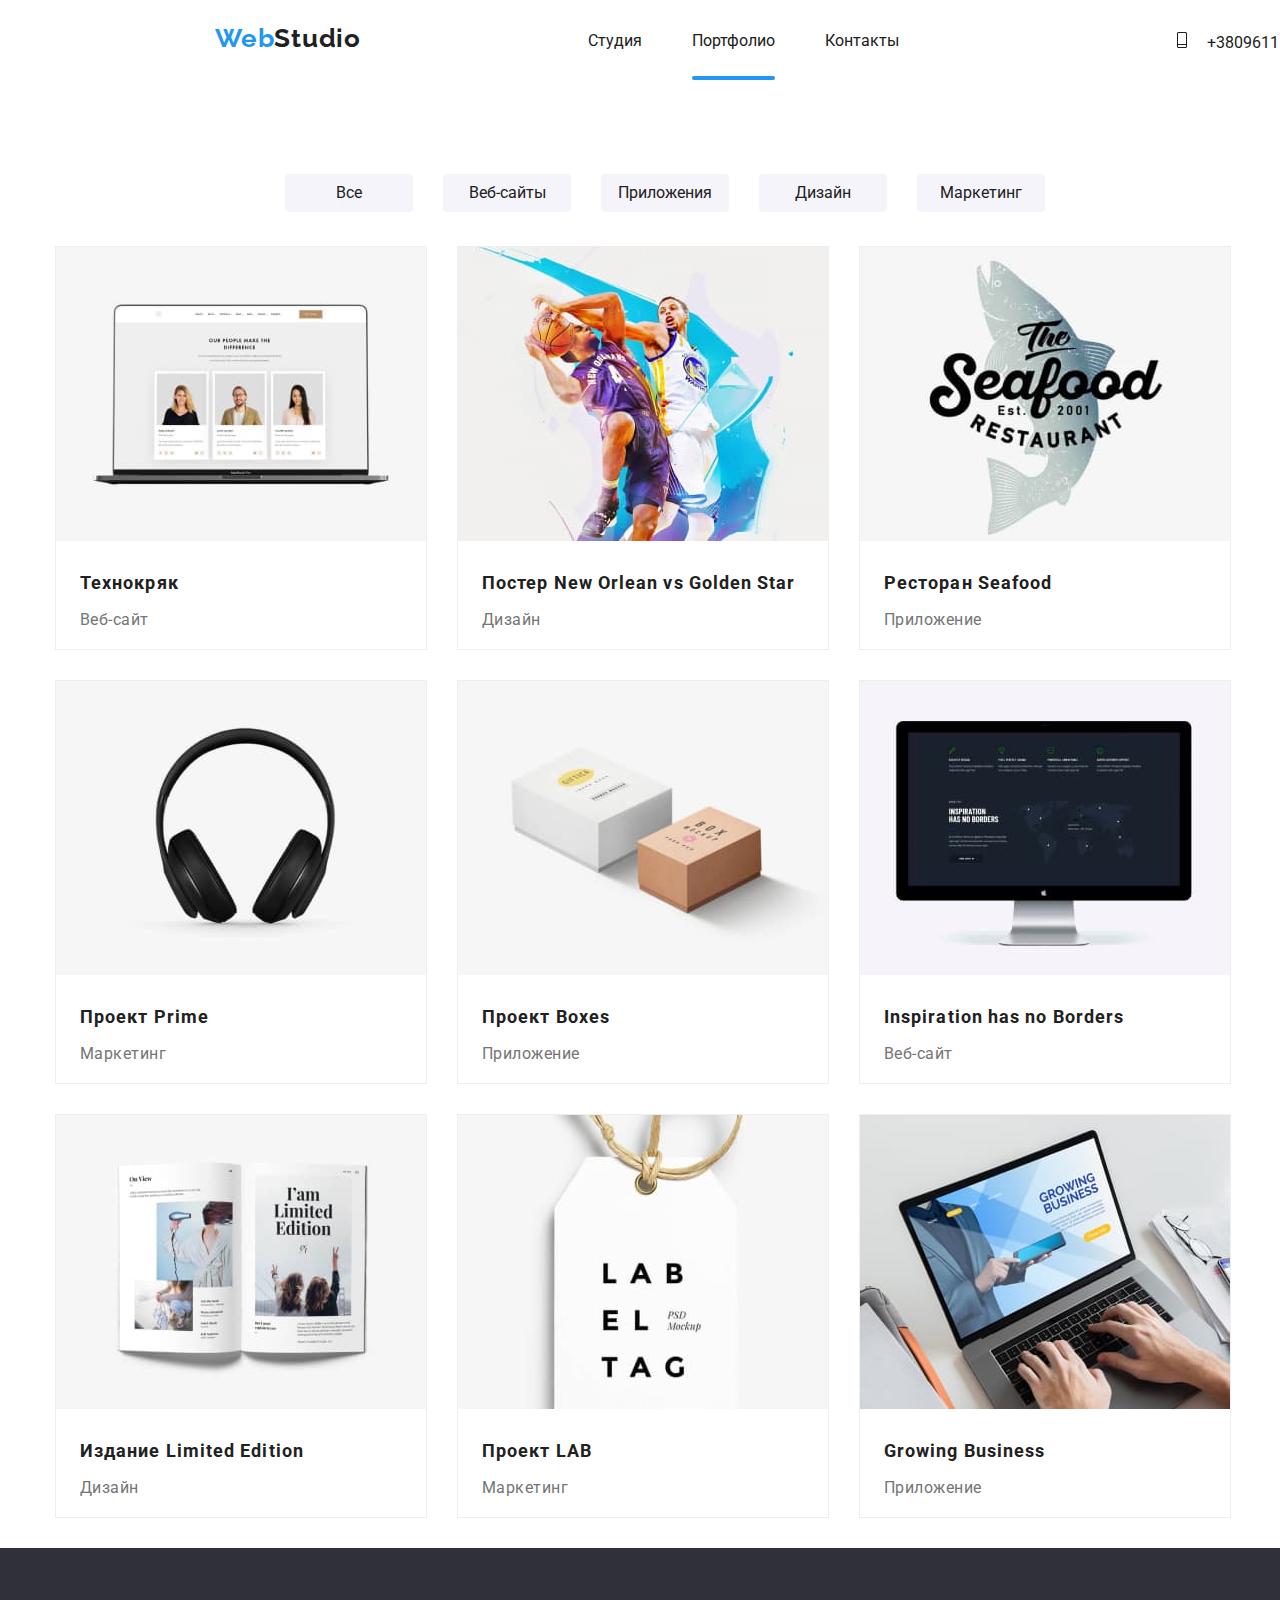
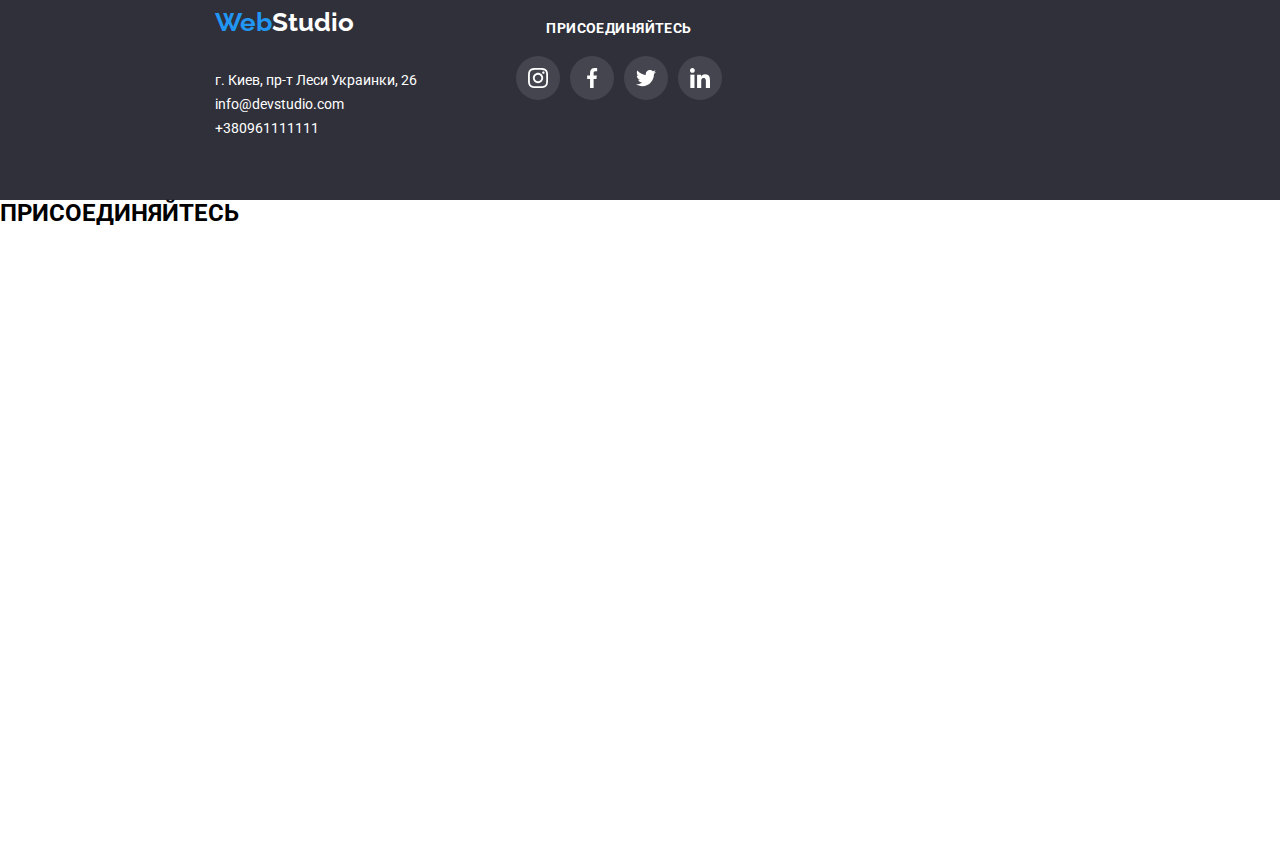
==== portfolio.html @ 5e994fe3 "Add files via upload" ====
<!DOCTYPE html>
<html lang="ru">
  <head>
    <meta charset="UTF-8" />
    <meta name="viewport" content="width=device-width, initial-scale=1.0" />
    <link
      rel="stylesheet"
      href="https://cdnjs.cloudflare.com/ajax/libs/modern-normalize/1.0.0/modern-normalize.css"
    />
    <link
      href="https://fonts.googleapis.com/css2?family=Raleway:wght@700&family=Roboto:wght@500;900&display=swap"
      rel="stylesheet"
    />
    <link rel="stylesheet" href="css/styles.css" />
    <title>Portfolio</title>
  </head>
  <body>
    <!-- Шапка сайта -->
    <header>
      <nav class="header">
        <h1 class="webstudio">
          <a href="./index.html"><span class="web">Web</span>Studio</a>
        </h1>
        <ul class="navigation">
          <li class="navigation-item">
            <a href="./index.html">Студия</a>
          </li>
          <li class="navigation-item">
            <a class="current" href="./portfolio.html">Портфолио</a>
          </li>
          <li class="navigation-item">
            <a href="./index.html">Контакты</a>
          </li>
        </ul>
        <ul class="navigation">
          <li class="navigation-item">
            <a href="tel:380961111111">
              <svg>
                <use href="./images/sprite.svg#tel"></use></svg
              >+380961111111</a
            >
          </li>
          <li class="navigation-item">
            <a href="mailto:info@devstudio.com">
              <svg>
                <use href="./images/sprite.svg#mail"></use></svg
              >info@devstudio.com</a
            >
          </li>
        </ul>
      </nav>
    </header>
    <main>
      <div class="contanier">
        <section>
          <ul class="list-link">
            <li><a href="./index.html">Все</a></li>
            <li><a href="./index.html">Веб-сайты</a></li>
            <li><a href="./index.html">Приложения</a></li>
            <li><a href="./index.html">Дизайн</a></li>
            <li><a href="./index.html">Маркетинг</a></li>
          </ul>
        </section>

        <div>
          <ul class="contanier-card">
            <li class="card-item">
              <img src="./images/img-7.jpg" alt="Технокряк" />
              <div class="footer-card">
                <h4 class="name-item">Технокряк</h4>
                <p class="category">Веб-сайт</p>
              </div>
              <div class="overlay">
                <p class="text-overlay">
                  Технокряк это современная площадка распространения
                  коронавируса. Компании используют эту платформу для цифрового
                  шпионажа и атак на защищённые сервера конкурентов.
                </p>
              </div>
            </li>

            <li class="card-item">
              <img
                src="./images/img-8.jpg"
                alt="Постер New Orlean vs Golden Star"
              />
              <div class="footer-card">
                <h4 class="name-item">Постер New Orlean vs Golden Star</h4>
                <p class="category">Дизайн</p>
              </div>
              <div class="overlay"><p class="text-overlay"></p></div>
            </li>

            <li class="card-item">
              <img src="./images/img-9.jpg" alt="Ресторан Seafood" />
              <div class="footer-card">
                <h4 class="name-item">Ресторан Seafood</h4>
                <p class="category">Приложение</p>
              </div>
              <div class="overlay"><p class="text-overlay"></p></div>
            </li>

            <li class="card-item">
              <img src="./images/img-10.jpg" alt="Проект Prime" />
              <div class="footer-card">
                <h4 class="name-item">Проект Prime</h4>
                <p class="category">Маркетинг</p>
              </div>
              <div class="overlay"><p class="text-overlay"></p></div>
            </li>

            <li class="card-item">
              <img src="./images/img-11.jpg" alt="Проект Boxes" />
              <div class="footer-card">
                <h4 class="name-item">Проект Boxes</h4>
                <p class="category">Приложение</p>
              </div>
              <div class="overlay"><p class="text-overlay"></p></div>
            </li>

            <li class="card-item">
              <img src="./images/img-12.jpg" alt="Inspiration has no Borders" />
              <div class="footer-card">
                <h4 class="name-item">Inspiration has no Borders</h4>
                <p class="category">Веб-сайт</p>
              </div>
              <div class="overlay"><p class="text-overlay"></p></div>
            </li>

            <li class="card-item">
              <img src="./images/img-13.jpg" alt="Издание Limited Edition" />
              <div class="footer-card">
                <h4 class="name-item">Издание Limited Edition</h4>
                <p class="category">Дизайн</p>
              </div>
              <div class="overlay"><p class="text-overlay"></p></div>
            </li>

            <li class="card-item">
              <img src="./images/img-14.jpg" alt="Проект LAB" />
              <div class="footer-card">
                <h4 class="name-item">Проект LAB</h4>
                <p class="category">Маркетинг</p>
              </div>
              <div class="overlay"><p class="text-overlay"></p></div>
            </li>

            <li class="card-item">
              <img src="./images/img-15.jpg" alt="Growing Business" />
              <div class="footer-card">
                <h4 class="name-item">Growing Business</h4>
                <p class="category">Приложение</p>
              </div>
              <div class="overlay"><p class="text-overlay"></p></div>
            </li>
          </ul>
        </div>
      </div>
    </main>

    <footer class="footer">
      <div class="link-title">
        <h1 class="webstudio">
          <a href="./index.html"><span class="web">Web</span>Studio</a>
        </h1>
      </div>
      <div class="adress">
        <p class="adress-link">г. Киев, пр-т Леси Украинки, 26</p>
        <p class="adress-link">
          <a href="mailto:info@devstudio.com">info@devstudio.com</a>
        </p>
        <p class="adress-link">
          <a href="tel:380961111111">+380961111111</a>
        </p>
      </div>
      <div class="join-link">
        <p class="join">Присоединяйтесь</p>
        <div class="social-list-link">
          <a class="social-link" href="https://www.instagram.com/"
            ><svg>
              <use href="./images/sprite.svg#instagram"></use></svg
          ></a>
          <a class="social-link" href="https://www.facebook.com/"
            ><svg>
              <use href="./images/sprite.svg#facebook"></use></svg
          ></a>
          <a class="social-link" href="https://www.twitter.com/"
            ><svg>
              <use href="./images/sprite.svg#twitter"></use></svg
          ></a>
          <a class="social-link" href="https://www.linkedin.com/"
            ><svg>
              <use href="./images/sprite.svg#linkedin"></use></svg
          ></a>
        </div>
      </div>
    </footer>
  </body>
</html>
<div class="social-footer-link">
  <h2 class="footer-title">ПРИСОЕДИНЯЙТЕСЬ</h2>
  <ul class="social-link-footer">
    <li class="footer-social-list list">
      <a class="footer-social-link" href="">
        <svg class="social-icon-footer">
          <use href="./img/sprite.svg#instagram"></use>
        </svg>
      </a>
    </li>
    <li class="footer-social-list list">
      <a class="footer-social-link" href="">
        <svg class="social-icon-footer">
          <use href="./img/sprite.svg#twitter"></use>
        </svg>
      </a>
    </li>
    <li class="footer-social-list list">
      <a class="footer-social-link" href="">
        <svg class="social-icon-footer">
          <use href="./img/sprite.svg#facebook"></use>
        </svg>
      </a>
    </li>
    <li class="footer-social-list list">
      <a class="footer-social-link" href="">
        <svg class="social-icon-footer">
          <use href="./img/sprite.svg#linkedin"></use>
        </svg>
      </a>
    </li>
  </ul>
</div>

<!-- <address class="address">
          <div class="left-footer">
            <a class="logo-link-footer link" href="index.html" aria-label="logo Webstudio"><span class="logo">Web</span>Studio</a>
            <ul class="footer-address list">
              <li class="footer-list">
                <a class="footer-address link" href="https://goo.gl/maps/2c2kjHNSKJ136nSG8" target="_blank">г. Киев, пр-т
                  Леси Украинки, 26</a>
        
              </li>
              <li class="footer-list">
                <a class="footer-info link" href="mailto:info@example.com">info@example.com</a>
              </li>
              <li class="footer-list">
                <a class="footer-info link" href="tel:+380991111111">+38 099 111 11 11</a>
              </li>
            </ul>
          </div>
        </address> -->

<!-- <div class="modal-mailig">
  <h2 class="footer-title">ПОДПИШИТЕСЬ НА РАССЫЛКУ</h2>
<![[[[-- font-weight: 700;
    font-size: 14px;
    line-height: 16px;
    letter-spacing: 0.03em;
    text-transform: uppercase;
    width: 100%;
    color: #ffffff;
    /* margin-right: 936px; */
    margin-top: 72px;
    margin-bottom: 20px; ]]]]-->
<!-- <div class="footer-mail">
    <input type="email" class="footer-contact-mail" placeholder="E-mail">
    <button type="submit" class="mail-btn">Подписаться<svg class="icon-send">
        <use href="./img/sprite.svg#send"></use>
      </svg></button>
  </div>
</div> -->
---- css/styles.css ----
:root {
  --text-color-primary: #212121;
  --text-color-sacondary: #2196f3;
  --background-color-primary: #e5e5e5;
  --background-color-header: #ffffff;
  --text-color-white: #ffffff;
  --text-color-grey: #757575;
}

*,
*::before,
*::after {
  box-sizing: border-box;
  margin-top: 0px;
  margin-bottom: 0px;
}

body {
  font-family: "Roboto", sans-serif;
  font-style: normal;
}

.header a {
  text-decoration: none;
  color: var(--text-color-primary);
}

a:hover,
a:focus {
  color: var(--text-color-sacondary);
  transition: all 250ms cubic-bezier(0.4, 0, 0.2, 1);
}

ul,
ol {
  list-style: none;
}

.backdrop {
  position: fixed;
  top: 0;
  left: 0;
  width: 100%;
  height: 100%;
  background-color: rgba(0, 0, 0, 0.5);
  transition: all 250ms linear;
}
.modal {
  position: absolute;
  top: 50%;
  left: 50%;
  transform: translate(-50%, -50%) scale(1);
  width: 528px;
  height: 581px;
  background-color: var(--text-color-white);
  transition: all 500ms linear 500ms;
}
.backdrop.is-hidden {
  opacity: 0;
  visibility: hidden;
  pointer-events: none;
  transition: all 500ms linear 500ms;
}
.backdrop.is-hidden .modal {
  transform: translate(-50%, -50%) scale(0);
  transition: all 250ms linear 250ms;
}
.close-btn {
  display: flex;
  position: absolute;
  top: 8px;
  right: 8px;
  padding: 0px;
  width: 30px;
  height: 30px;

  background-color: #ffffff;
  border: 1px solid rgba(0, 0, 0, 0.1);
  border-radius: 50%;
  cursor: pointer;
}
.close-btn svg {
  height: 30px;
}

/*________HEADER ШАПКА__________*/
.header {
  margin-left: auto;
  margin-right: auto;
  display: flex;
  width: 1600px;
  height: 80px;
  justify-content: space-between;

  background: var(--text-color-white);
}

.web {
  font-family: "Raleway", sans-serif;
  color: var(--text-color-sacondary);
}

.header .webstudio {
  font-family: Raleway;
  font-style: normal;
  font-weight: bold;
  font-size: 26px;
  width: 145px;
  height: 31px;
  margin-top: 24px;
  margin-left: 215px;
  letter-spacing: 0.03em;
}
/*___________NAVIGATION________ */
.header .navigation {
  display: flex;
  height: 48px;
  padding-left: 0px;
  margin-top: 32px;
}

.navigation-item {
  position: relative;
  padding-left: 0px;
  height: 16px;
}
.navigation-item:not(last-child) {
  margin-right: 50px;
}
.navigation-item .current::after {
  content: "";
  position: absolute;
  left: 0;
  bottom: -200%;
  display: block;
  width: 100%;
  height: 4px;
  background-color: var(--text-color-sacondary);
  border-radius: 2px;
}

.navigation svg {
  height: 16px;
  width: 20px;
  margin-right: 10px;
  fill: #212121;
  transition: all 250ms cubic-bezier(0.4, 0, 0.2, 1);
}
.navigation-item:hover svg,
.navigation-item:focus svg {
  fill: var(--text-color-sacondary);
}

/* _________HERO_______ */
.hero {
  width: 1600px;
  height: 600px;
  margin-left: auto;
  margin-right: auto;
  background: linear-gradient(rgba(47, 48, 58, 0.4), rgba(47, 48, 58, 0.4)),
    url(../images/img_hero.png);
}

.tagline {
  /* _____Эффективные решения для вашего бизнеса_____ */
  display: flex;
  text-align: center;
  justify-content: center;
  padding-top: 200px;
  padding-bottom: 30px;
  margin-left: auto;
  margin-right: auto;

  font-weight: 900;
  width: 696px;
  font-size: 44px;
  line-height: 60px;

  letter-spacing: 0.06em;
  text-transform: uppercase;
  color: var(--background-color-primary);
}

.button {
  /* ______BUTTON-Заказать-услугу______ */
  background: var(--text-color-sacondary);
  color: var(--background-color-header);
  border-radius: 4px;
  cursor: pointer;
}
.order {
  display: flex;
  width: 200px;
  height: 50px;
  margin-left: auto;
  margin-right: auto;
  display: flex;
  text-align: center;
  justify-content: center;
}
.order a {
  text-decoration: none;
  color: var(--text-color-white);
}

.feature {
  /*  ____________Примущейства студии_____________  */
  display: flex;
  margin-left: auto;
  margin-right: auto;
  padding: 0px;
  width: 1200px;
  margin-top: 94px;
  margin-bottom: 94px;
}
.card-feature {
  width: 270px;
  height: 251px;
}
.card-feature:not(:last-child) {
  margin-right: 30px;
}
.svg-feature {
  display: flex;
  align-content: center;
  justify-content: center;
  width: 270px;
  height: 120px;
  margin-bottom: 30px;
  background: #f5f4fa;
  border-radius: 4px;
}
.svg-feature svg {
  width: 70px;
}

.heading {
  width: 270px;
  font-weight: bold;
  font-size: 14px;
  letter-spacing: 0.03em;
  text-transform: uppercase;
  margin-bottom: 10px;
  display: flex;
  align-items: flex-start;
  align-content: flex-start;
  color: var(--text-color-primary);
}

.text {
  width: 270px;
  height: 101px;
  font-weight: normal;
  font-size: 14px;
  line-height: 24px;
  letter-spacing: 0.03em;
  color: var(--text-color-grey);
  display: flex;
  justify-content: center;
  flex-wrap: wrap;
}
.heading-workship {
  /*______WORKSHIP-Чем занимаемся______ */
  height: 42px;
  font-weight: bold;
  font-size: 36px;
  line-height: 42px;
  text-align: center;
  letter-spacing: 0.03em;

  color: var(--text-color-primary);
}
.workship {
  display: flex;
  justify-content: center;
  align-content: center;
  margin-top: 94px;
  margin-right: auto;
  margin-left: auto;
  padding-left: 15px;
  padding-right: 15px;
}
.img {
  position: relative;
}
.title-workship {
  display: flex;
  align-items: center;
  justify-content: center;
  position: absolute;
  bottom: 4px;
  width: 370px;
  height: 70px;
  font-weight: 400;
  line-height: 16px;
  letter-spacing: 0.03em;
  color: var(--background-color-primary);
  background-color: rgba(47, 48, 58, 0.8);
}

.img:not(:last-child) {
  margin-right: 30px;
}

/*_________ТЕАМ-Команда-секция_______ */
.section {
  width: 1600px;
  height: 648px;
  margin-top: 93px;
  margin-left: auto;
  margin-right: auto;
  padding-left: 15px;
  padding-right: 15px;
  background: #f5f4fa;
}
/*Наша команда*/
.team {
  font-weight: bold;
  font-size: 36px;
  line-height: 42px;
  padding-top: 94px;
  text-align: center;
  letter-spacing: 0.03em;

  color: var(--text-color-primary);
}
.team-item {
  display: flex;
  margin-left: auto;
  margin-right: auto;
  width: 1200px;
  margin-top: 50px;
  padding-right: 15px;
  padding-left: 15px;
}
.card {
  width: 270px;
  height: 428px;
  align-content: center;
  background-color: var(--text-color-white);
  box-shadow: 0px 1px 3px rgba(0, 0, 0, 0.12), 0px 1px 1px rgba(0, 0, 0, 0.14),
    0px 2px 1px rgba(0, 0, 0, 0.2);
  border-radius: 0px 0px 4px 4px;
  /* background-color: var(--background-color-header); */
}
.card:not(last-child) {
  margin-right: 30px;
}

.name {
  /*_____Имя______ */
  font-weight: 500;
  font-size: 16px;
  line-height: 19px;
  margin-top: 30px;
  text-align: center;
  letter-spacing: 0.03em;

  color: var(--text-color-primary);
}
.post {
  /* ____Должность___ */
  font-weight: normal;
  font-size: 16px;
  line-height: 19px;
  margin-top: 10px;
  text-align: center;
  letter-spacing: 0.03em;

  color: var(--text-color-grey);
}

.links {
  /* _____LINKS_____ */
  display: flex;
  margin-left: auto;
  margin-right: auto;
  margin-top: 16px;
  width: 206px;
  height: 44px;
}
.links .social-link {
  display: flex;
  justify-content: center;
  align-content: center;
  width: 44px;
  height: 44px;
  background-color: white;
  border-radius: 50%;
}
.links .social-link:not(:last-child) {
  margin-right: 10px;
}
.links .social-link svg {
  width: 20px;
  fill: #afb1b8;
}
.links .social-link:hover svg,
.social-link:focus svg {
  fill: white;
}
.social-link:hover,
.social-link:focus {
  background-color: var(--text-color-sacondary);
}

/*=======Clients======*/
.section-client {
  width: 1200px;
  height: 182px;
  margin-left: auto;
  margin-right: auto;
  margin-top: 94px;
  margin-bottom: 94px;
}

.regular-client {
  display: flex;
  text-align: center;
  margin-left: auto;
  margin-right: auto;
  margin-bottom: 50px;
  width: 390px;
  font-weight: bold;
  font-size: 36px;
  line-height: 42px;

  letter-spacing: 0.03em;

  color: var(--text-color-primary);
}
.clients {
  display: flex;
  padding: 0px;
}
.card-client {
  display: flex;
  border: 1px solid #afb1b8;
  border-radius: 4px;
}
.card-client svg {
  width: 170px;
  height: 90px;
  fill: #afb1b8;
  transition: all 250ms cubic-bezier(0.4, 0, 0.2, 1);
}
.card-client:not(:last-child) {
  margin-right: 30px;
}
.card-client:hover,
.card-client:focus {
  border-color: var(--text-color-sacondary);
}
.card-client:hover svg,
.card-client:focus svg {
  fill: var(--text-color-sacondary);
}

/* =======FOOTER==== */
/* ______FOOTER______ */
.footer {
  display: flex;
  background-color: #2f303a;
  width: 1600px;
  height: 252px;
  margin-left: auto;
  margin-right: auto;
}
.footer a {
  text-decoration: none;
  color: var(--text-color-white);
}
.link-title {
  width: 145px;
  height: 31px;
  padding-top: 60px;
  padding-left: 215px;
}
.adress {
  margin-top: 100px;
  padding-top: 20px;
  width: 231px;
  height: 81px;
}

.footer .webstudio {
  font-family: Raleway;
  font-style: normal;
  font-weight: bold;
  font-size: 26px;
}
.adress-link {
  font-size: 14px;
  line-height: 24px;
  text-decoration: none;
  color: var(--text-color-white);
}
.join {
  /* ______Присоеденяйтесь______ */
  display: flex;
  justify-content: center;
  margin-bottom: 20px;
  font-weight: bold;
  font-size: 14px;
  line-height: 16px;
  letter-spacing: 0.03em;
  text-transform: uppercase;

  color: var(--background-color-header);
}
.join-link {
  width: 206px;
  height: 80px;
  margin-top: 72px;
  margin-left: 70px;
}
.social-list-link {
  display: flex;
  justify-content: center;
  padding-left: 0px;
}
.social-list-link > .social-link {
  display: flex;
  justify-content: center;
  width: 44px;
  height: 44px;
  background: rgba(255, 255, 255, 0.1);
  border-radius: 50%;
}
.social-list-link > .social-link:not(:last-child) {
  margin-right: 10px;
}
.social-list-link > .social-link svg {
  width: 20px;
  fill: #fff;
}
.social-link:hover svg,
.social-link:focus svg {
  fill: white;
}
.social-link:hover,
.social-link:focus {
  background-color: var(--text-color-sacondary);
}

/* ==============PORTFOLIO============= */
/* ___CONTANIER FOR PORTFOLIO______ */
.contanier {
  width: 1200px;
  padding-left: 15px;
  padding-right: 15px;
  margin-left: auto;
  margin-right: auto;
  background-color: #fff;
}
/*____BTN____ */
.contanier a {
  text-decoration: none;
  width: 128px;
  height: 38px;
  display: flex;
  justify-content: center;
  align-items: center;
  background: #f5f4fa;
  color: var(--text-color-primary);
  border-radius: 4px;
}

.list-link {
  display: flex;
  margin-left: auto;
  margin-right: auto;
  text-align: center;
  margin-top: 94px;
  width: 790px;
  transition: all 250ms cubic-bezier(0.4, 0, 0.2, 1);
}

.list-link a:hover,
.list-link a:focus {
  background: var(--text-color-sacondary);
  color: var(--text-color-white);
  border-radius: 4px;
}

.list-link a:not(last-child) {
  margin-right: 30px;
}

/* ________PORTFOLIO-ITEM__________ */
.contanier-card {
  width: 1200px;
  display: flex;
  flex-wrap: wrap;
  margin-top: 34px;
  padding-left: 15px;
  padding-right: 15px;
  padding-inline-start: 0px;
}
.card-item {
  position: relative;
  height: 404px;

  background: #ffffff;
  border: 1px solid #eeeeee;
}
.card-item:not(:nth-child(3n)) {
  margin-right: 30px;
  margin-bottom: 30px;
}
.card-item:hover .overlay {
  opacity: 1;
  visibility: visible;
  pointer-events: auto;
  transform: translateY(0%);
}
.card-item:hover {
  box-shadow: 0px 1px 1px rgba(0, 0, 0, 0.12), 0px 4px 4px rgba(0, 0, 0, 0.06),
    1px 4px 6px rgba(0, 0, 0, 0.16);
}

.overlay {
  position: absolute;
  top: 0;
  left: 0;
  width: 370px;
  height: 294px;

  background: rgba(33, 150, 243, 0.9);
  transition: all 1000ms cubic-bezier(0.4, 0, 0.2, 1);
  transform: translateY(100%);

  opacity: 0;
  visibility: hidden;
  pointer-events: none;
}

.text-overlay {
  display: flex;
  align-items: center;
  width: 322px;
  height: 168px;
  margin: 63px 24px;

  font-weight: 400;
  line-height: 28px;

  letter-spacing: 0.03em;
  color: var(--text-color-white);
}

.footer-card {
  margin-top: 20px;
  margin-left: 24px;
  flex-direction: column;
  width: 322px;
  height: 70px;
}
.name-item {
  width: 322px;
  height: 36px;
  font-size: 18px;
  line-height: 36px;
  font-weight: bold;
  letter-spacing: 0.06em;

  color: var(--text-color-primary);
}
.category {
  margin-top: 4px;
  width: 322px;
  height: 30px;
  font-weight: normal;
  font-size: 16px;
  line-height: 30px;
  font-weight: normal;
  letter-spacing: 0.03em;

  color: var(--text-color-grey);
}
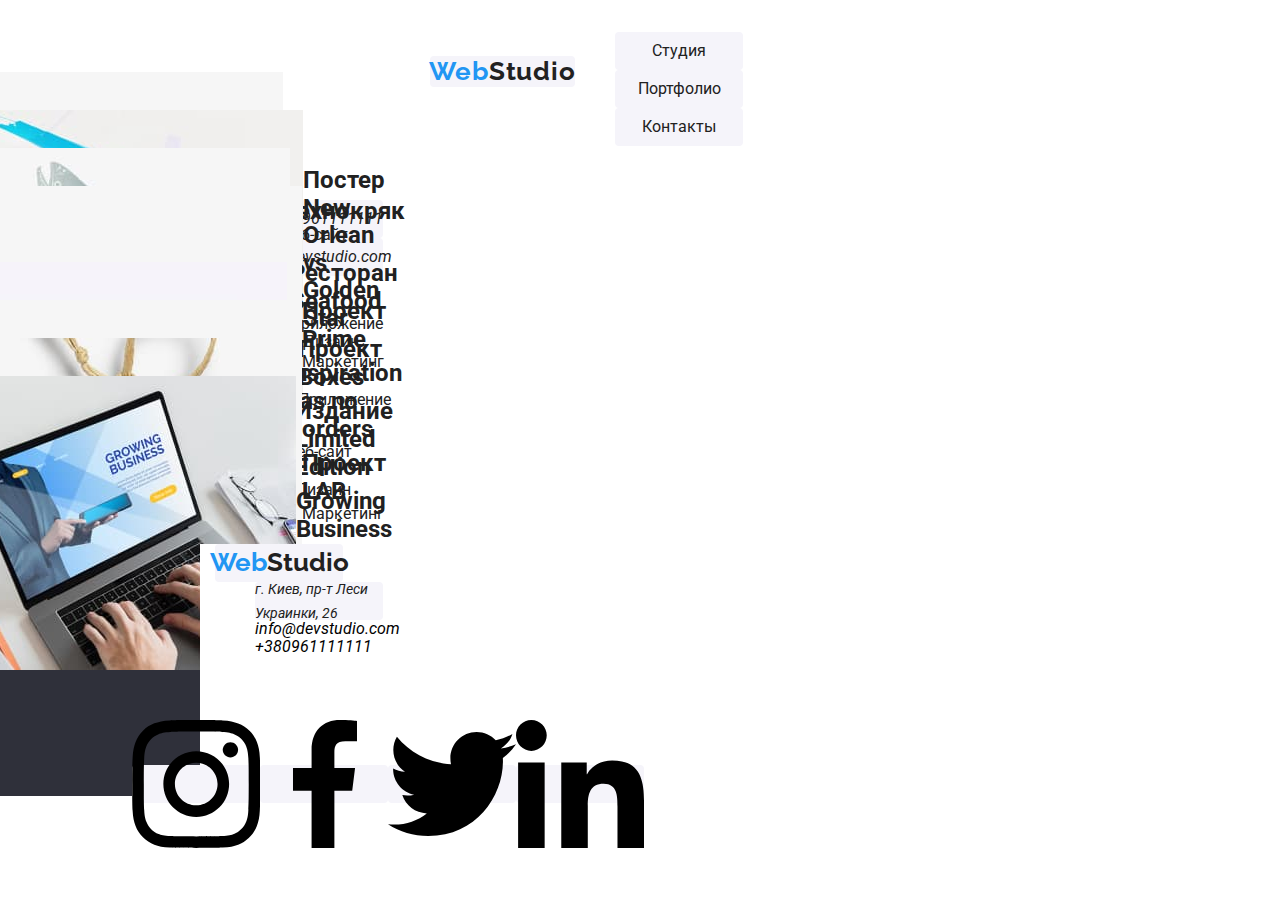
==== commit 42fdee57: "Update portfolio.html" ====
--- a/portfolio.html
+++ b/portfolio.html
@@ -8,264 +8,280 @@
       href="https://cdnjs.cloudflare.com/ajax/libs/modern-normalize/1.0.0/modern-normalize.css"
     />
     <link
-      href="https://fonts.googleapis.com/css2?family=Raleway:wght@700&family=Roboto:wght@500;900&display=swap"
+      href="https://fonts.googleapis.com/css2?family=Raleway:wght@700&family=Roboto:wght@400;500;700;900&display=swap"
       rel="stylesheet"
     />
     <link rel="stylesheet" href="css/styles.css" />
     <title>Portfolio</title>
   </head>
   <body>
-    <!-- Шапка сайта -->
-    <header>
-      <nav class="header">
-        <h1 class="webstudio">
-          <a href="./index.html"><span class="web">Web</span>Studio</a>
-        </h1>
-        <ul class="navigation">
-          <li class="navigation-item">
-            <a href="./index.html">Студия</a>
-          </li>
-          <li class="navigation-item">
-            <a class="current" href="./portfolio.html">Портфолио</a>
-          </li>
-          <li class="navigation-item">
-            <a href="./index.html">Контакты</a>
-          </li>
-        </ul>
-        <ul class="navigation">
-          <li class="navigation-item">
-            <a href="tel:380961111111">
-              <svg>
-                <use href="./images/sprite.svg#tel"></use></svg
-              >+380961111111</a
+    <!--=============HEADER-ШАПКА==============-->
+    <header class="header">
+      <div class="contanier">
+        <nav class="navigation">
+          <a class="webstudio" href="./index.html">
+            <span class="web">Web</span>Studio</a
+          >
+          <ul class="navigation__list">
+            <li class="navigation__item">
+              <a class="current" href="./index.html">Студия</a>
+            </li>
+            <li class="navigation__item">
+              <a href="./portfolio.html">Портфолио</a>
+            </li>
+            <li class="navigation__item">
+              <a href="./index.html">Контакты</a>
+            </li>
+          </ul>
+        </nav>
+        <!--__________adress-contact___________-->
+        <address class="adress">
+          <ul class="contact-list">
+            <li class="navigation__item">
+              <a href="tel:380961111111">
+                <svg>
+                  <use href="./images/sprite.svg#tel"></use></svg
+                >+380961111111</a
+              >
+            </li>
+            <li class="navigation__item">
+              <a href="mailto:info@devstudio.com">
+                <svg>
+                  <use href="./images/sprite.svg#mail"></use>
+                </svg>
+                info@devstudio.com</a
+              >
+            </li>
+          </ul>
+        </address>
+      </div>
+    </header>
+    <!--==========GALERY FOR PORTFOLIO=========-->
+    <main>
+      <section class="galery">
+        <div class="contanier">
+          <ul class="galery__btn-list">
+            <li><button class="galery__btn" type="button">Все</button></li>
+            <li>
+              <button class="galery__btn" type="button">Веб-сайты</button>
+            </li>
+            <li>
+              <button class="galery__btn" type="button">Приложения</button>
+            </li>
+            <li><button class="galery__btn" type="button">Дизайн</button></li>
+            <li>
+              <button class="galery__btn" type="button">Маркетинг</button>
+            </li>
+          </ul>
+          <!--================GALERY================-->
+          <div class="galery__portfolio">
+            <ul class="galery__card-list">
+              <!-- технокряк -->
+              <li class="galery__card-item">
+                <div class="galery__item">
+                  <a href="#">
+                    <div class="galery__wrapper">
+                      <img src="./images/img-7.jpg" alt="Технокряк" />
+                    </div>
+                    <div class="galery__footer-card">
+                      <h2 class="galery__category--name">Технокряк</h2>
+                      <p class="galery__category">Веб-сайт</p>
+                    </div>
+                  </a>
+                </div>
+              </li>
+              <!-- постер New Orlean... -->
+              <li class="galery__card-item">
+                <div class="galery__item">
+                  <a href="#">
+                    <div class="galery__wrapper">
+                      <img
+                        src="./images/img-8.jpg"
+                        alt="Постер New Orlean vs Golden Star"
+                      />
+                    </div>
+                    <div class="galery__footer-card">
+                      <h2 class="galery__category--name">
+                        Постер New Orlean vs Golden Star
+                      </h2>
+                      <p class="galery__category">Дизайн</p>
+                    </div>
+                  </a>
+                </div>
+              </li>
+              <!-- ресторан Seafood -->
+              <li class="galery__card-item">
+                <div class="galery__item">
+                  <a href="#">
+                    <div class="galery__wrapper">
+                      <img src="./images/img-9.jpg" alt="Ресторан Seafood" />
+                    </div>
+                    <div class="galery__footer-card">
+                      <h2 class="galery__category--name">Ресторан Seafood</h2>
+                      <p class="galery__category">Приложение</p>
+                    </div>
+                  </a>
+                </div>
+              </li>
+              <!-- проект Prime -->
+              <li class="galery__card-item">
+                <div class="galery__item">
+                  <a href="#">
+                    <div class="galery__wrapper">
+                      <img src="./images/img-10.jpg" alt="Проект Prime" />
+                    </div>
+                    <div class="galery__footer-card">
+                      <h2 class="galery__category--name">Проект Prime</h2>
+                      <p class="galery__category">Маркетинг</p>
+                    </div>
+                  </a>
+                </div>
+              </li>
+              <!-- проект Boxes -->
+              <li class="galery__card-item">
+                <div class="galery__item">
+                  <a href="#">
+                    <div class="galery__wrapper">
+                      <img src="./images/img-11.jpg" alt="Проект Boxes" />
+                    </div>
+                    <div class="galery__footer-card">
+                      <h2 class="galery__category--name">Проект Boxes</h2>
+                      <p class="galery__category">Приложение</p>
+                    </div>
+                  </a>
+                </div>
+              </li>
+              <!-- Inspiration... -->
+              <li class="galery__card-item">
+                <div class="galery__item">
+                  <a href="#">
+                    <div class="galery__wrapper">
+                      <img
+                        src="./images/img-12.jpg"
+                        alt="Inspiration has no Borders"
+                      />
+                    </div>
+                    <div class="galery__footer-card">
+                      <h2 class="galery__category--name">
+                        Inspiration has no Borders
+                      </h2>
+                      <p class="galery__category">Веб-сайт</p>
+                    </div>
+                  </a>
+                </div>
+              </li>
+              <!--издание Limited Edition -->
+              <li class="galery__card-item">
+                <div class="galery__item">
+                  <a href="#">
+                    <div class="galery__wrapper">
+                      <img
+                        src="./images/img-13.jpg"
+                        alt="Издание Limited Edition"
+                      />
+                    </div>
+                    <div class="galery__footer-card">
+                      <h2 class="galery__category--name">
+                        Издание Limited Edition
+                      </h2>
+                      <p class="galery__category">Дизайн</p>
+                    </div>
+                  </a>
+                </div>
+              </li>
+              <!-- проект LAB -->
+              <li class="galery__card-item">
+                <div class="galery__item">
+                  <a href="#">
+                    <div class="galery__wrapper">
+                      <img src="./images/img-14.jpg" alt="Проект LAB" />
+                    </div>
+                    <div class="galery__footer-card">
+                      <h2 class="galery__category--name">Проект LAB</h2>
+                      <p class="galery__category">Маркетинг</p>
+                    </div>
+                  </a>
+                </div>
+              </li>
+              <!-- Growing Business -->
+              <li class="galery__card-item">
+                <div class="galery__item">
+                  <a href="#">
+                    <div class="galery__wrapper">
+                      <img src="./images/img-15.jpg" alt="Growing Business" />
+                    </div>
+                    <div class="galery__footer-card">
+                      <h2 class="galery__category--name">Growing Business</h2>
+                      <p class="galery__category">Приложение</p>
+                    </div>
+                  </a>
+                </div>
+              </li>
+            </ul>
+          </div>
+        </div>
+      </section>
+    </main>
+    <!--=============FOOTER-ПОДВАЛ=============-->
+    <footer class="footer">
+      <div class="contanier">
+        <!--______FOOTER-ADRESS_____-->
+        <address class="footer__item-adress">
+          <div class="adress-list">
+            <a class="webstudio" href="./index.html">
+              <span class="web">Web</span>Studio</a
             >
-          </li>
-          <li class="navigation-item">
-            <a href="mailto:info@devstudio.com">
-              <svg>
-                <use href="./images/sprite.svg#mail"></use></svg
-              >info@devstudio.com</a
-            >
-          </li>
-        </ul>
-      </nav>
-    </header>
-    <main>
-      <div class="contanier">
-        <section>
-          <ul class="list-link">
-            <li><a href="./index.html">Все</a></li>
-            <li><a href="./index.html">Веб-сайты</a></li>
-            <li><a href="./index.html">Приложения</a></li>
-            <li><a href="./index.html">Дизайн</a></li>
-            <li><a href="./index.html">Маркетинг</a></li>
-          </ul>
-        </section>
-
-        <div>
-          <ul class="contanier-card">
-            <li class="card-item">
-              <img src="./images/img-7.jpg" alt="Технокряк" />
-              <div class="footer-card">
-                <h4 class="name-item">Технокряк</h4>
-                <p class="category">Веб-сайт</p>
-              </div>
-              <div class="overlay">
-                <p class="text-overlay">
-                  Технокряк это современная площадка распространения
-                  коронавируса. Компании используют эту платформу для цифрового
-                  шпионажа и атак на защищённые сервера конкурентов.
-                </p>
-              </div>
-            </li>
-
-            <li class="card-item">
-              <img
-                src="./images/img-8.jpg"
-                alt="Постер New Orlean vs Golden Star"
-              />
-              <div class="footer-card">
-                <h4 class="name-item">Постер New Orlean vs Golden Star</h4>
-                <p class="category">Дизайн</p>
-              </div>
-              <div class="overlay"><p class="text-overlay"></p></div>
-            </li>
-
-            <li class="card-item">
-              <img src="./images/img-9.jpg" alt="Ресторан Seafood" />
-              <div class="footer-card">
-                <h4 class="name-item">Ресторан Seafood</h4>
-                <p class="category">Приложение</p>
-              </div>
-              <div class="overlay"><p class="text-overlay"></p></div>
-            </li>
-
-            <li class="card-item">
-              <img src="./images/img-10.jpg" alt="Проект Prime" />
-              <div class="footer-card">
-                <h4 class="name-item">Проект Prime</h4>
-                <p class="category">Маркетинг</p>
-              </div>
-              <div class="overlay"><p class="text-overlay"></p></div>
-            </li>
-
-            <li class="card-item">
-              <img src="./images/img-11.jpg" alt="Проект Boxes" />
-              <div class="footer-card">
-                <h4 class="name-item">Проект Boxes</h4>
-                <p class="category">Приложение</p>
-              </div>
-              <div class="overlay"><p class="text-overlay"></p></div>
-            </li>
-
-            <li class="card-item">
-              <img src="./images/img-12.jpg" alt="Inspiration has no Borders" />
-              <div class="footer-card">
-                <h4 class="name-item">Inspiration has no Borders</h4>
-                <p class="category">Веб-сайт</p>
-              </div>
-              <div class="overlay"><p class="text-overlay"></p></div>
-            </li>
-
-            <li class="card-item">
-              <img src="./images/img-13.jpg" alt="Издание Limited Edition" />
-              <div class="footer-card">
-                <h4 class="name-item">Издание Limited Edition</h4>
-                <p class="category">Дизайн</p>
-              </div>
-              <div class="overlay"><p class="text-overlay"></p></div>
-            </li>
-
-            <li class="card-item">
-              <img src="./images/img-14.jpg" alt="Проект LAB" />
-              <div class="footer-card">
-                <h4 class="name-item">Проект LAB</h4>
-                <p class="category">Маркетинг</p>
-              </div>
-              <div class="overlay"><p class="text-overlay"></p></div>
-            </li>
-
-            <li class="card-item">
-              <img src="./images/img-15.jpg" alt="Growing Business" />
-              <div class="footer-card">
-                <h4 class="name-item">Growing Business</h4>
-                <p class="category">Приложение</p>
-              </div>
-              <div class="overlay"><p class="text-overlay"></p></div>
-            </li>
-          </ul>
-        </div>
-      </div>
-    </main>
-
-    <footer class="footer">
-      <div class="link-title">
-        <h1 class="webstudio">
-          <a href="./index.html"><span class="web">Web</span>Studio</a>
-        </h1>
-      </div>
-      <div class="adress">
-        <p class="adress-link">г. Киев, пр-т Леси Украинки, 26</p>
-        <p class="adress-link">
-          <a href="mailto:info@devstudio.com">info@devstudio.com</a>
-        </p>
-        <p class="adress-link">
-          <a href="tel:380961111111">+380961111111</a>
-        </p>
-      </div>
-      <div class="join-link">
-        <p class="join">Присоединяйтесь</p>
-        <div class="social-list-link">
-          <a class="social-link" href="https://www.instagram.com/"
-            ><svg>
-              <use href="./images/sprite.svg#instagram"></use></svg
-          ></a>
-          <a class="social-link" href="https://www.facebook.com/"
-            ><svg>
-              <use href="./images/sprite.svg#facebook"></use></svg
-          ></a>
-          <a class="social-link" href="https://www.twitter.com/"
-            ><svg>
-              <use href="./images/sprite.svg#twitter"></use></svg
-          ></a>
-          <a class="social-link" href="https://www.linkedin.com/"
-            ><svg>
-              <use href="./images/sprite.svg#linkedin"></use></svg
-          ></a>
+            <!--______FOOTER-ADRESS_____-->
+            <ul class="footer__adress">
+              <li class="adress-link">
+                <a href="https://goo.gl/maps/2c2kjHNSKJ136nSG8" target="_blank">
+                  г. Киев, пр-т Леси Украинки, 26
+                </a>
+              </li>
+              <li class="contact>
+                <a href="mailto:info@devstudio.com">info@devstudio.com</a>
+              </li>
+              <li class="contact>
+                <a href="tel:380961111111"> +380961111111 </a>
+              </li>
+            </ul>
+          </div>
+        </address>
+        <!--____JOIN-LINKS-->
+        <div class="join-link">
+          <h2 class="join">ПРИСОЕДИНЯЙТЕСЬ</h2>
+          <ul class="social-list-link">
+            <li>
+              <a class="social-link" href="https://www.instagram.com/">
+                <svg>
+                  <use href="./images/sprite.svg#instagram"></use>
+                </svg>
+              </a>
+            </li>
+            <li>
+              <a class="social-link" href="https://www.facebook.com/">
+                <svg>
+                  <use href="./images/sprite.svg#facebook"></use>
+                </svg>
+              </a>
+            </li>
+            <li>
+              <a class="social-link" href="https://www.twitter.com">
+                <svg>
+                  <use href="./images/sprite.svg#twitter"></use>
+                </svg>
+              </a>
+            </li>
+            <li>
+              <a class="social-link" href="https://www.linkedin.com">
+                <svg>
+                  <use href="./images/sprite.svg#linkedin"></use>
+                </svg>
+              </a>
+            </li>
+          </ul>
         </div>
       </div>
     </footer>
   </body>
 </html>
-<div class="social-footer-link">
-  <h2 class="footer-title">ПРИСОЕДИНЯЙТЕСЬ</h2>
-  <ul class="social-link-footer">
-    <li class="footer-social-list list">
-      <a class="footer-social-link" href="">
-        <svg class="social-icon-footer">
-          <use href="./img/sprite.svg#instagram"></use>
-        </svg>
-      </a>
-    </li>
-    <li class="footer-social-list list">
-      <a class="footer-social-link" href="">
-        <svg class="social-icon-footer">
-          <use href="./img/sprite.svg#twitter"></use>
-        </svg>
-      </a>
-    </li>
-    <li class="footer-social-list list">
-      <a class="footer-social-link" href="">
-        <svg class="social-icon-footer">
-          <use href="./img/sprite.svg#facebook"></use>
-        </svg>
-      </a>
-    </li>
-    <li class="footer-social-list list">
-      <a class="footer-social-link" href="">
-        <svg class="social-icon-footer">
-          <use href="./img/sprite.svg#linkedin"></use>
-        </svg>
-      </a>
-    </li>
-  </ul>
-</div>
-
-<!-- <address class="address">
-          <div class="left-footer">
-            <a class="logo-link-footer link" href="index.html" aria-label="logo Webstudio"><span class="logo">Web</span>Studio</a>
-            <ul class="footer-address list">
-              <li class="footer-list">
-                <a class="footer-address link" href="https://goo.gl/maps/2c2kjHNSKJ136nSG8" target="_blank">г. Киев, пр-т
-                  Леси Украинки, 26</a>
-        
-              </li>
-              <li class="footer-list">
-                <a class="footer-info link" href="mailto:info@example.com">info@example.com</a>
-              </li>
-              <li class="footer-list">
-                <a class="footer-info link" href="tel:+380991111111">+38 099 111 11 11</a>
-              </li>
-            </ul>
-          </div>
-        </address> -->
-
-<!-- <div class="modal-mailig">
-  <h2 class="footer-title">ПОДПИШИТЕСЬ НА РАССЫЛКУ</h2>
-<![[[[-- font-weight: 700;
-    font-size: 14px;
-    line-height: 16px;
-    letter-spacing: 0.03em;
-    text-transform: uppercase;
-    width: 100%;
-    color: #ffffff;
-    /* margin-right: 936px; */
-    margin-top: 72px;
-    margin-bottom: 20px; ]]]]-->
-<!-- <div class="footer-mail">
-    <input type="email" class="footer-contact-mail" placeholder="E-mail">
-    <button type="submit" class="mail-btn">Подписаться<svg class="icon-send">
-        <use href="./img/sprite.svg#send"></use>
-      </svg></button>
-  </div>
-</div> -->
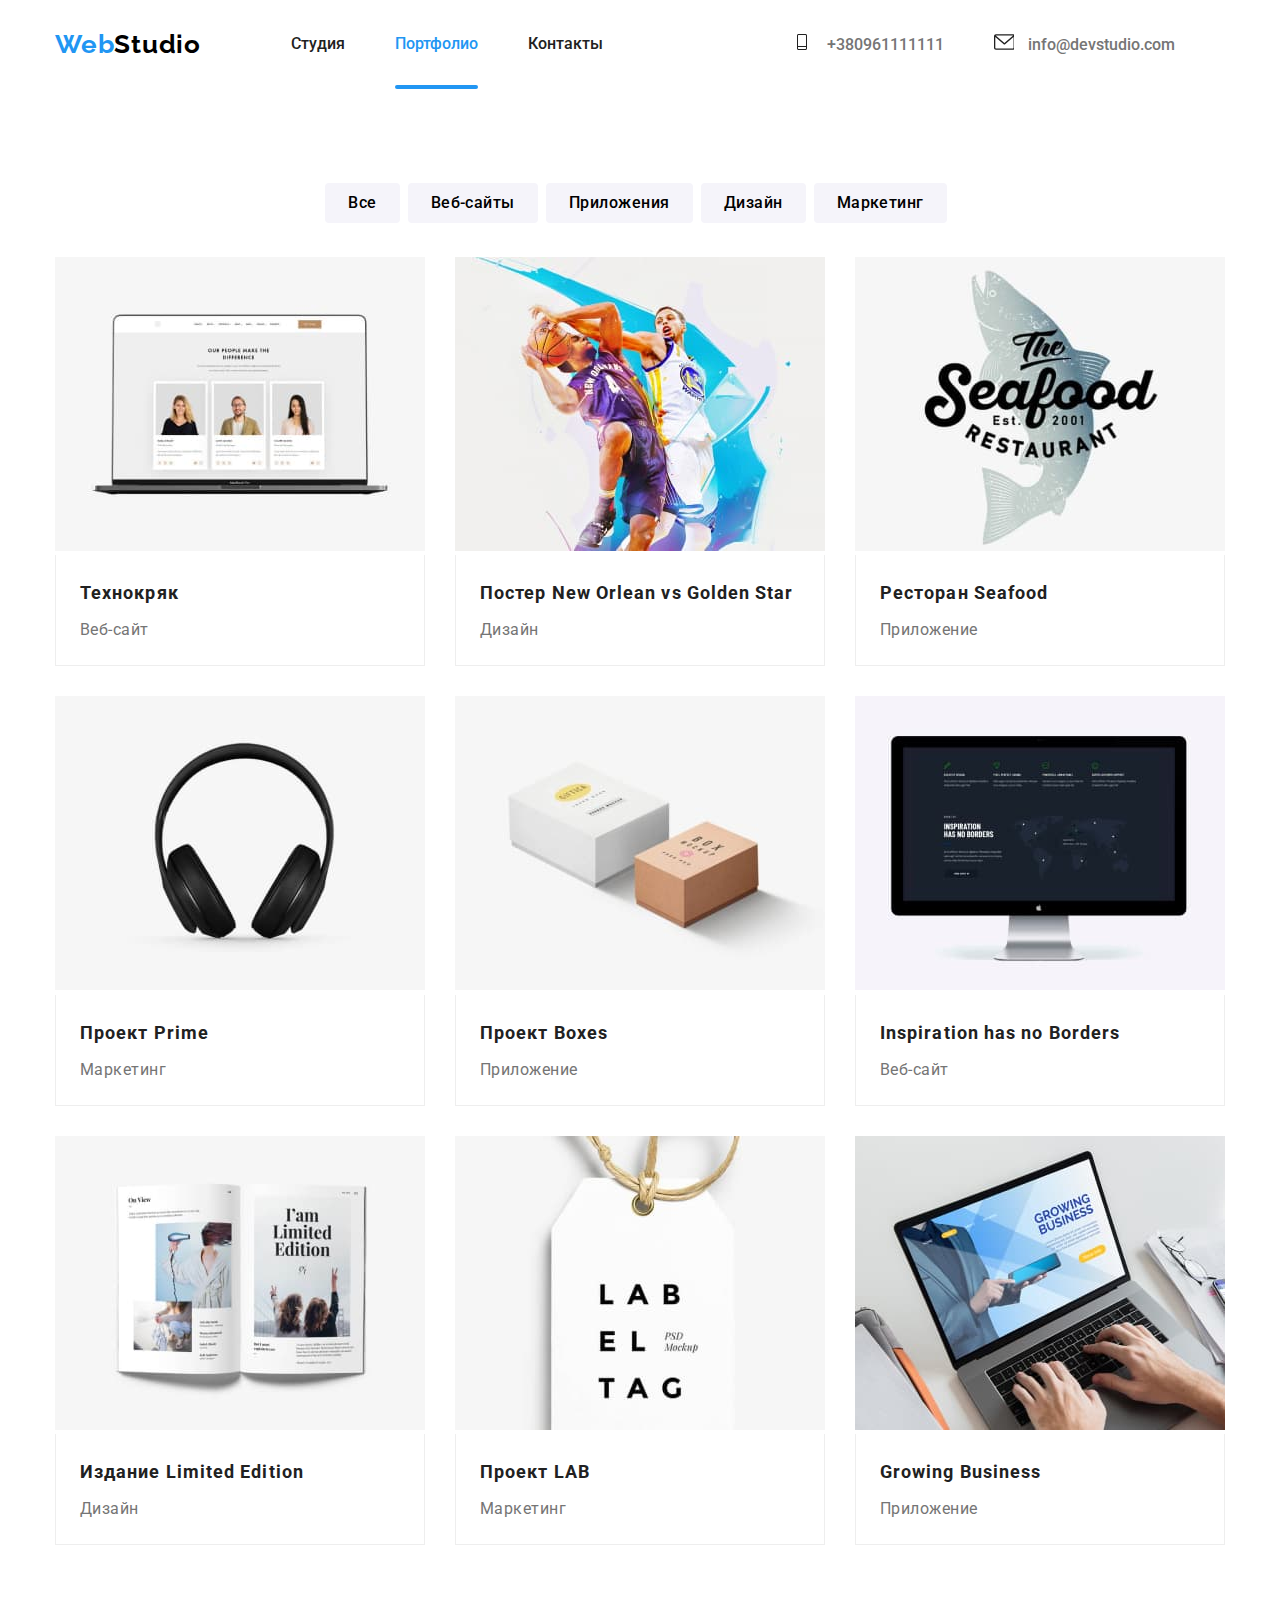
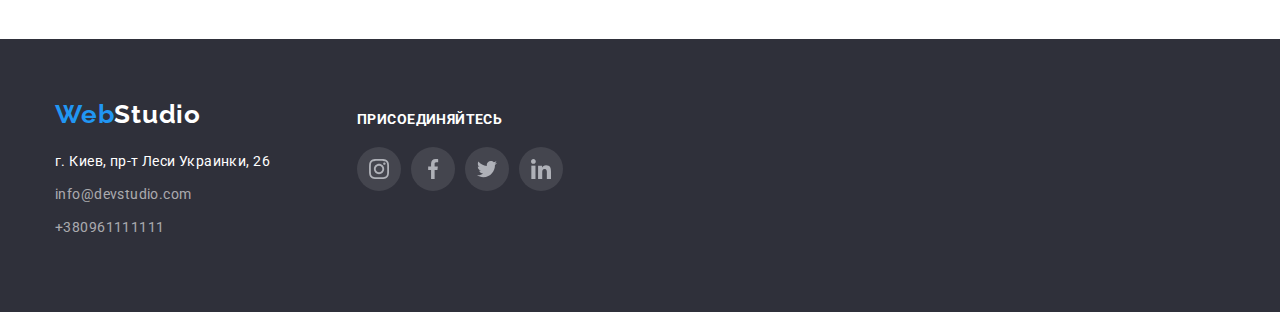
==== commit e7b37e98: "Update portfolio.html" ====
--- a/portfolio.html
+++ b/portfolio.html
@@ -24,10 +24,10 @@
           >
           <ul class="navigation__list">
             <li class="navigation__item">
-              <a class="current" href="./index.html">Студия</a>
-            </li>
-            <li class="navigation__item">
-              <a href="./portfolio.html">Портфолио</a>
+              <a href="./index.html">Студия</a>
+            </li>
+            <li class="navigation__item">
+              <a class="current" href="./portfolio.html">Портфолио</a>
             </li>
             <li class="navigation__item">
               <a href="./index.html">Контакты</a>
@@ -225,7 +225,6 @@
     <!--=============FOOTER-ПОДВАЛ=============-->
     <footer class="footer">
       <div class="contanier">
-        <!--______FOOTER-ADRESS_____-->
         <address class="footer__item-adress">
           <div class="adress-list">
             <a class="webstudio" href="./index.html">
@@ -238,10 +237,10 @@
                   г. Киев, пр-т Леси Украинки, 26
                 </a>
               </li>
-              <li class="contact>
+              <li class="contact">
                 <a href="mailto:info@devstudio.com">info@devstudio.com</a>
               </li>
-              <li class="contact>
+              <li class="contact">
                 <a href="tel:380961111111"> +380961111111 </a>
               </li>
             </ul>
--- a/css/styles.css
+++ b/css/styles.css
@@ -1,41 +1,82 @@
 :root {
-  --text-color-primary: #212121;
-  --text-color-sacondary: #2196f3;
+  --main-font: "Roboto", sans-serif;
+  --secondary-font: "Ralewey", sans-serif;
+  --color-primary: #212121;
+  --color-sacondary: #2196f3;
   --background-color-primary: #e5e5e5;
-  --background-color-header: #ffffff;
-  --text-color-white: #ffffff;
-  --text-color-grey: #757575;
-}
-
+  --color-white: #ffffff;
+  --color-grey: #757575;
+  --color-dark-white: #f5f4fa;
+}
 *,
 *::before,
 *::after {
   box-sizing: border-box;
-  margin-top: 0px;
-  margin-bottom: 0px;
+  margin: 0px;
+  padding: 0px;
 }
 
 body {
-  font-family: "Roboto", sans-serif;
+  font-family: var(--main-font);
   font-style: normal;
 }
 
-.header a {
+.visually-hidden {
+  position: absolute !important;
+  clip: rect(1px 1px 1px 1px); /* IE6, IE7 */
+  clip: rect(1px, 1px, 1px, 1px);
+  padding: 0 !important;
+  border: 0 !important;
+  height: 1px !important;
+  width: 1px !important;
+  overflow: hidden;
+}
+
+a {
   text-decoration: none;
-  color: var(--text-color-primary);
-}
-
-a:hover,
-a:focus {
-  color: var(--text-color-sacondary);
-  transition: all 250ms cubic-bezier(0.4, 0, 0.2, 1);
-}
-
+  font-style: normal;
+  color: var(--color-primary);
+}
 ul,
 ol {
   list-style: none;
 }
-
+/*==============OTHERS============*/
+/*_______web-studio______*/
+.webstudio {
+  font-family: Raleway;
+  font-weight: 700;
+  font-size: 26px;
+  line-height: 1.19;
+  letter-spacing: 0.03em;
+  color: #000000;
+}
+.web {
+  color: var(--color-sacondary);
+}
+/*_____end web-studio_____*/
+.heading-main {
+  /*___Чем занимаемся(заголовки)____ */
+  text-align: center;
+  margin-top: 94px;
+  margin-bottom: 50px;
+  height: 42px;
+
+  font-weight: 700;
+  font-size: 36px;
+  line-height: 1.166;
+  letter-spacing: 0.03em;
+
+  color: var(--color-primary);
+}
+.contanier {
+  width: 1200px;
+  padding-left: 15px;
+  padding-right: 15px;
+  margin-left: auto;
+  margin-right: auto;
+}
+/*________MODAL-BTN_________*/
 .backdrop {
   position: fixed;
   top: 0;
@@ -52,7 +93,7 @@
   transform: translate(-50%, -50%) scale(1);
   width: 528px;
   height: 581px;
-  background-color: var(--text-color-white);
+  background-color: var(--color-white);
   transition: all 500ms linear 500ms;
 }
 .backdrop.is-hidden {
@@ -74,7 +115,7 @@
   width: 30px;
   height: 30px;
 
-  background-color: #ffffff;
+  background-color: var (--color-white);
   border: 1px solid rgba(0, 0, 0, 0.1);
   border-radius: 50%;
   cursor: pointer;
@@ -82,294 +123,240 @@
 .close-btn svg {
   height: 30px;
 }
-
-/*________HEADER ШАПКА__________*/
+/*==============END OTHERS=========*/
+/*=============HEADER ШАПКА========*/
+/*_________HEDER_________*/
 .header {
-  margin-left: auto;
-  margin-right: auto;
-  display: flex;
-  width: 1600px;
-  height: 80px;
-  justify-content: space-between;
-
-  background: var(--text-color-white);
-}
-
-.web {
-  font-family: "Raleway", sans-serif;
-  color: var(--text-color-sacondary);
-}
-
+  padding: 29px 0;
+}
+.header .contanier {
+  display: flex;
+  align-items: center;
+}
+/*________logo_________ */
 .header .webstudio {
-  font-family: Raleway;
-  font-style: normal;
-  font-weight: bold;
-  font-size: 26px;
-  width: 145px;
-  height: 31px;
-  margin-top: 24px;
-  margin-left: 215px;
-  letter-spacing: 0.03em;
+  margin-right: 90px;
 }
 /*___________NAVIGATION________ */
-.header .navigation {
-  display: flex;
-  height: 48px;
-  padding-left: 0px;
-  margin-top: 32px;
-}
-
-.navigation-item {
+.navigation,
+.contact-list {
+  display: flex;
+  align-items: center;
+  font-weight: 500;
+}
+.contact-list a {
+  color: var(--color-grey);
+}
+.navigation__list {
+  display: flex;
+}
+.navigation__item {
   position: relative;
-  padding-left: 0px;
-  height: 16px;
-}
-.navigation-item:not(last-child) {
+}
+.navigation__item:not(last-child) {
   margin-right: 50px;
 }
-.navigation-item .current::after {
+.current {
+  color: var(--color-sacondary);
+}
+.current::after {
   content: "";
   position: absolute;
   left: 0;
-  bottom: -200%;
+  bottom: -191%;
   display: block;
   width: 100%;
   height: 4px;
-  background-color: var(--text-color-sacondary);
+  background-color: var(--color-sacondary);
   border-radius: 2px;
 }
-
-.navigation svg {
+.navigation__item svg {
   height: 16px;
   width: 20px;
   margin-right: 10px;
   fill: #212121;
-  transition: all 250ms cubic-bezier(0.4, 0, 0.2, 1);
-}
-.navigation-item:hover svg,
-.navigation-item:focus svg {
-  fill: var(--text-color-sacondary);
-}
-
-/* _________HERO_______ */
+}
+.navigation__item:hover svg,
+.navigation__item:focus svg,
+.navigation__item:hover a,
+.navigation__item:focus a {
+  fill: var(--color-sacondary);
+  color: var(--color-sacondary);
+}
+.header .adress {
+  margin-left: auto;
+  font-weight: 500;
+}
+/*============END HEADER ШАПКА=========*/
+/*=============HERO-ГЕРОЙ==============*/
 .hero {
-  width: 1600px;
+  text-align: center;
+  max-width: 1600px;
   height: 600px;
   margin-left: auto;
   margin-right: auto;
   background: linear-gradient(rgba(47, 48, 58, 0.4), rgba(47, 48, 58, 0.4)),
     url(../images/img_hero.png);
 }
-
-.tagline {
-  /* _____Эффективные решения для вашего бизнеса_____ */
+.hero_title {
+  /*__Эффективные решения для вашего бизнеса__*/
   display: flex;
   text-align: center;
   justify-content: center;
+
   padding-top: 200px;
-  padding-bottom: 30px;
   margin-left: auto;
   margin-right: auto;
 
   font-weight: 900;
-  width: 696px;
   font-size: 44px;
-  line-height: 60px;
-
+  line-height: 1.36;
   letter-spacing: 0.06em;
   text-transform: uppercase;
   color: var(--background-color-primary);
 }
-
 .button {
-  /* ______BUTTON-Заказать-услугу______ */
-  background: var(--text-color-sacondary);
-  color: var(--background-color-header);
+  /* ___BUTTON-Заказать-услугу___ */
+  font-weight: 900;
+  font-size: 16px;
+  line-height: 1.87;
+  letter-spacing: 0.06em;
+  color: var(--color-white);
+  background-color: var(--color-sacondary);
+  padding: 10px 28px;
+  width: 200px;
+  height: 50px;
+  border: 1px solid var(--color-sacondary);
+  box-shadow: 0px 4px 4px rgba(0, 0, 0, 0.15);
   border-radius: 4px;
   cursor: pointer;
-}
-.order {
-  display: flex;
-  width: 200px;
-  height: 50px;
-  margin-left: auto;
-  margin-right: auto;
-  display: flex;
-  text-align: center;
-  justify-content: center;
-}
-.order a {
-  text-decoration: none;
-  color: var(--text-color-white);
-}
-
-.feature {
-  /*  ____________Примущейства студии_____________  */
-  display: flex;
-  margin-left: auto;
-  margin-right: auto;
-  padding: 0px;
-  width: 1200px;
+  margin-top: 30px;
+}
+/*=============END HERO-ГЕРОЙ===========*/
+/*=========ADVANTAGE-ПРЕМУЩЕСТВО=========*/
+/*____________ADVANTAGE-ITEM____________*/
+.advantage .container {
+  height: 290px;
+}
+.advantage .heading-main {
+  display: none;
+  color: transparent;
+}
+.advantage__list {
+  display: flex;
   margin-top: 94px;
-  margin-bottom: 94px;
-}
-.card-feature {
+}
+.advantage__card {
   width: 270px;
-  height: 251px;
-}
-.card-feature:not(:last-child) {
+}
+.advantage__card:not(:last-child) {
   margin-right: 30px;
 }
-.svg-feature {
+.svg-advantage {
   display: flex;
   align-content: center;
   justify-content: center;
   width: 270px;
   height: 120px;
   margin-bottom: 30px;
-  background: #f5f4fa;
+  background: var(--color-dark-white);
   border-radius: 4px;
 }
-.svg-feature svg {
+.svg-advantage svg {
   width: 70px;
 }
-
-.heading {
-  width: 270px;
-  font-weight: bold;
-  font-size: 14px;
-  letter-spacing: 0.03em;
-  text-transform: uppercase;
-  margin-bottom: 10px;
+.advantage__heading {
   display: flex;
   align-items: flex-start;
   align-content: flex-start;
-  color: var(--text-color-primary);
-}
-
-.text {
+  margin-bottom: 10px;
+  width: 270px;
+  font-weight: 700;
+  font-size: 14px;
+  letter-spacing: 0.03em;
+  text-transform: uppercase;
+  color: var(--color-primary);
+}
+.advantage__text {
   width: 270px;
   height: 101px;
-  font-weight: normal;
+  font-weight: 400;
   font-size: 14px;
-  line-height: 24px;
-  letter-spacing: 0.03em;
-  color: var(--text-color-grey);
+  line-height: 1, 714;
+  letter-spacing: 0.03em;
+  color: var(--color-grey);
   display: flex;
   justify-content: center;
   flex-wrap: wrap;
 }
-.heading-workship {
-  /*______WORKSHIP-Чем занимаемся______ */
-  height: 42px;
-  font-weight: bold;
-  font-size: 36px;
-  line-height: 42px;
-  text-align: center;
-  letter-spacing: 0.03em;
-
-  color: var(--text-color-primary);
-}
-.workship {
-  display: flex;
-  justify-content: center;
-  align-content: center;
+/*=======END ADVANTAGE-ПРЕМУЩЕСТВО========*/
+/*==============SERVICE-УСЛУГИ=============*/
+.service .container {
+  height: 386px;
+}
+.service .heading-main {
   margin-top: 94px;
-  margin-right: auto;
-  margin-left: auto;
-  padding-left: 15px;
-  padding-right: 15px;
-}
-.img {
-  position: relative;
-}
-.title-workship {
-  display: flex;
-  align-items: center;
-  justify-content: center;
-  position: absolute;
-  bottom: 4px;
-  width: 370px;
-  height: 70px;
-  font-weight: 400;
-  line-height: 16px;
-  letter-spacing: 0.03em;
-  color: var(--background-color-primary);
-  background-color: rgba(47, 48, 58, 0.8);
-}
-
-.img:not(:last-child) {
+  margin-bottom: 50px;
+}
+.service__list {
+  display: flex;
+  justify-content: space-between;
+}
+.service__img:not(:last-child) {
   margin-right: 30px;
 }
-
-/*_________ТЕАМ-Команда-секция_______ */
-.section {
-  width: 1600px;
-  height: 648px;
-  margin-top: 93px;
-  margin-left: auto;
-  margin-right: auto;
-  padding-left: 15px;
-  padding-right: 15px;
-  background: #f5f4fa;
-}
-/*Наша команда*/
+/*===========END SERVICE-УСЛУГИ===========*/
+/*=============TEAM-КОМАНДА==============*/
 .team {
-  font-weight: bold;
-  font-size: 36px;
-  line-height: 42px;
+  background: var(--color-dark-white);
+}
+.team .heading-main {
   padding-top: 94px;
-  text-align: center;
-  letter-spacing: 0.03em;
-
-  color: var(--text-color-primary);
-}
-.team-item {
+  padding-bottom: 50px;
+}
+/*__team-item__*/
+.team__list {
   display: flex;
   margin-left: auto;
   margin-right: auto;
   width: 1200px;
   margin-top: 50px;
-  padding-right: 15px;
-  padding-left: 15px;
-}
-.card {
-  width: 270px;
+}
+.team__card-items {
   height: 428px;
-  align-content: center;
-  background-color: var(--text-color-white);
+  margin-bottom: 94px;
+  background-color: var(--color-white);
   box-shadow: 0px 1px 3px rgba(0, 0, 0, 0.12), 0px 1px 1px rgba(0, 0, 0, 0.14),
     0px 2px 1px rgba(0, 0, 0, 0.2);
   border-radius: 0px 0px 4px 4px;
-  /* background-color: var(--background-color-header); */
-}
-.card:not(last-child) {
+  /* background-color: var(--color-white); */
+}
+.team__card-items:not(last-child) {
   margin-right: 30px;
 }
-
-.name {
-  /*_____Имя______ */
+.team__name {
+  /*_____NAME-Имя______ */
+  margin-top: 30px;
+  text-align: center;
   font-weight: 500;
   font-size: 16px;
-  line-height: 19px;
-  margin-top: 30px;
-  text-align: center;
-  letter-spacing: 0.03em;
-
-  color: var(--text-color-primary);
-}
-.post {
-  /* ____Должность___ */
-  font-weight: normal;
-  font-size: 16px;
-  line-height: 19px;
+  line-height: 1, 19;
+  letter-spacing: 0.03em;
+
+  color: var(--color-primary);
+}
+.team__post {
+  /* ____POST-Должность___ */
   margin-top: 10px;
   text-align: center;
-  letter-spacing: 0.03em;
-
-  color: var(--text-color-grey);
-}
-
+  font-weight: 400;
+  font-size: 16px;
+  line-height: 1, 19;
+  letter-spacing: 0.03em;
+
+  color: var(--color-grey);
+}
+/*_____social-links_____*/
 .links {
   /* _____LINKS_____ */
   display: flex;
@@ -379,7 +366,7 @@
   width: 206px;
   height: 44px;
 }
-.links .social-link {
+.social-link {
   display: flex;
   justify-content: center;
   align-content: center;
@@ -388,50 +375,28 @@
   background-color: white;
   border-radius: 50%;
 }
-.links .social-link:not(:last-child) {
+.social-link:not(:last-child) {
   margin-right: 10px;
 }
-.links .social-link svg {
+.social-link svg {
   width: 20px;
   fill: #afb1b8;
 }
-.links .social-link:hover svg,
-.social-link:focus svg {
-  fill: white;
-}
 .social-link:hover,
 .social-link:focus {
-  background-color: var(--text-color-sacondary);
-}
-
-/*=======Clients======*/
-.section-client {
-  width: 1200px;
-  height: 182px;
-  margin-left: auto;
-  margin-right: auto;
-  margin-top: 94px;
+  background-color: var(--color-sacondary);
+}
+.social-link:hover svg,
+.social-link:focus svg {
+  fill: var(--color-white);
+}
+/*===========END TEAM-КОМАНДА============*/
+/*================CLIENTS===============*/
+.client .contanier {
   margin-bottom: 94px;
 }
-
-.regular-client {
-  display: flex;
-  text-align: center;
-  margin-left: auto;
-  margin-right: auto;
-  margin-bottom: 50px;
-  width: 390px;
-  font-weight: bold;
-  font-size: 36px;
-  line-height: 42px;
-
-  letter-spacing: 0.03em;
-
-  color: var(--text-color-primary);
-}
 .clients {
   display: flex;
-  padding: 0px;
 }
 .card-client {
   display: flex;
@@ -442,239 +407,170 @@
   width: 170px;
   height: 90px;
   fill: #afb1b8;
-  transition: all 250ms cubic-bezier(0.4, 0, 0.2, 1);
 }
 .card-client:not(:last-child) {
   margin-right: 30px;
 }
 .card-client:hover,
 .card-client:focus {
-  border-color: var(--text-color-sacondary);
+  border-color: var(--color-sacondary);
 }
 .card-client:hover svg,
 .card-client:focus svg {
-  fill: var(--text-color-sacondary);
-}
-
-/* =======FOOTER==== */
-/* ______FOOTER______ */
+  fill: var(--color-sacondary);
+}
+/*================END CLIENTS=============*/
+/*============FOOTER-ПОДВАЛ==============*/
 .footer {
-  display: flex;
   background-color: #2f303a;
-  width: 1600px;
-  height: 252px;
-  margin-left: auto;
-  margin-right: auto;
-}
-.footer a {
-  text-decoration: none;
-  color: var(--text-color-white);
-}
-.link-title {
-  width: 145px;
-  height: 31px;
-  padding-top: 60px;
-  padding-left: 215px;
-}
-.adress {
-  margin-top: 100px;
-  padding-top: 20px;
-  width: 231px;
-  height: 81px;
-}
-
+}
+.footer .contanier {
+  display: flex;
+}
 .footer .webstudio {
-  font-family: Raleway;
-  font-style: normal;
-  font-weight: bold;
+  margin-top: 60px;
+  margin-bottom: 20px;
+
+  display: inline-block;
+  font-weight: 700;
   font-size: 26px;
-}
-.adress-link {
+  line-height: 1.19;
+  letter-spacing: 0.03em;
+  color: var(--color-white);
+}
+/*____footer-adress____*/
+.footer__item-adress {
+  font-family: var(--main-font);
+  color: var(--color-white);
+}
+.footer__adress {
+  padding-bottom: 9px;
+  margin-bottom: 54px;
+  font-weight: 400;
   font-size: 14px;
-  line-height: 24px;
-  text-decoration: none;
-  color: var(--text-color-white);
-}
+  line-height: 1.71;
+  letter-spacing: 0.03em;
+  color: var(--color-white);
+  width: 232px;
+}
+.adress-link,
+.contact {
+  padding-bottom: 9px;
+}
+.adress-link a {
+  color: var(--color-white);
+}
+.contact a {
+  color: rgba(255, 255, 255, 0.6);
+}
+/* ______JOIN-LINKS______ */
+.join-link {
+  margin-left: 70px;
+  margin-right: 93px;
+  width: 206px;
+}
+/*_____join-присоеденяйтесь_____*/
 .join {
-  /* ______Присоеденяйтесь______ */
+  margin-top: 72px;
+  margin-bottom: 20px;
+  font-weight: 700;
+  font-size: 14px;
+  line-height: 1.142;
+  letter-spacing: 0.03em;
+  text-transform: uppercase;
+  width: 100%;
+  color: var(--color-white);
+}
+.social-list-link {
+  display: flex;
+  margin-top: 20px;
+}
+.social-link {
+  margin-right: 10px;
+  background: rgba(255, 255, 255, 0.1);
+}
+/*==========END FOOTER-ПОДВАЛ============*/
+/*_______________________________________*/
+/*_______________________________________*/
+/*================PORTFOLIO==============*/
+/*==========GALERY FOR PORTFOLIO=========*/
+/*____galery-btn____ */
+.galery__btn-list {
   display: flex;
   justify-content: center;
-  margin-bottom: 20px;
-  font-weight: bold;
-  font-size: 14px;
-  line-height: 16px;
-  letter-spacing: 0.03em;
-  text-transform: uppercase;
-
-  color: var(--background-color-header);
-}
-.join-link {
-  width: 206px;
-  height: 80px;
-  margin-top: 72px;
-  margin-left: 70px;
-}
-.social-list-link {
-  display: flex;
-  justify-content: center;
-  padding-left: 0px;
-}
-.social-list-link > .social-link {
-  display: flex;
-  justify-content: center;
-  width: 44px;
-  height: 44px;
-  background: rgba(255, 255, 255, 0.1);
-  border-radius: 50%;
-}
-.social-list-link > .social-link:not(:last-child) {
-  margin-right: 10px;
-}
-.social-list-link > .social-link svg {
-  width: 20px;
-  fill: #fff;
-}
-.social-link:hover svg,
-.social-link:focus svg {
-  fill: white;
-}
-.social-link:hover,
-.social-link:focus {
-  background-color: var(--text-color-sacondary);
-}
-
-/* ==============PORTFOLIO============= */
-/* ___CONTANIER FOR PORTFOLIO______ */
-.contanier {
+  margin-top: 94px;
+  margin-bottom: 34px;
+}
+.galery__btn {
+  font-weight: 500;
+  font-size: 16px;
+  line-height: 1.62;
+  text-align: center;
+  letter-spacing: 0.03em;
+  background: var(--color-dark-white);
+  border-radius: 4px;
+  padding: 6px 22px;
+  border: 1px solid transparent;
+  cursor: pointer;
+}
+.galery__btn:hover,
+.galery__btn:focus {
+  background: var(--color-sacondary);
+  color: var(--color-white);
+  border-radius: 4px;
+}
+.galery__btn:not(last-child) {
+  margin-right: 8px;
+}
+/*___end galery-bt___ */
+/* ______GALERY_ITEM_______ */
+.galery__portfolio {
+  margin-bottom: 64px;
+}
+.galery__card-list {
   width: 1200px;
-  padding-left: 15px;
-  padding-right: 15px;
-  margin-left: auto;
-  margin-right: auto;
-  background-color: #fff;
-}
-/*____BTN____ */
-.contanier a {
-  text-decoration: none;
-  width: 128px;
-  height: 38px;
-  display: flex;
-  justify-content: center;
-  align-items: center;
-  background: #f5f4fa;
-  color: var(--text-color-primary);
-  border-radius: 4px;
-}
-
-.list-link {
-  display: flex;
-  margin-left: auto;
-  margin-right: auto;
-  text-align: center;
-  margin-top: 94px;
-  width: 790px;
-  transition: all 250ms cubic-bezier(0.4, 0, 0.2, 1);
-}
-
-.list-link a:hover,
-.list-link a:focus {
-  background: var(--text-color-sacondary);
-  color: var(--text-color-white);
-  border-radius: 4px;
-}
-
-.list-link a:not(last-child) {
+  display: flex;
+  flex-wrap: wrap;
+}
+.galery__card-item {
+  width: 370px;
+  margin-bottom: 30px;
+}
+.galery__wrapper {
+  position: relative;
+  overflow: hidden;
+}
+.galery__card-item:not(:nth-child(3n)) {
   margin-right: 30px;
 }
-
-/* ________PORTFOLIO-ITEM__________ */
-.contanier-card {
-  width: 1200px;
-  display: flex;
-  flex-wrap: wrap;
-  margin-top: 34px;
-  padding-left: 15px;
-  padding-right: 15px;
-  padding-inline-start: 0px;
-}
-.card-item {
-  position: relative;
-  height: 404px;
-
-  background: #ffffff;
-  border: 1px solid #eeeeee;
-}
-.card-item:not(:nth-child(3n)) {
-  margin-right: 30px;
-  margin-bottom: 30px;
-}
-.card-item:hover .overlay {
-  opacity: 1;
-  visibility: visible;
-  pointer-events: auto;
-  transform: translateY(0%);
-}
-.card-item:hover {
+.galery__card-item:hover {
   box-shadow: 0px 1px 1px rgba(0, 0, 0, 0.12), 0px 4px 4px rgba(0, 0, 0, 0.06),
     1px 4px 6px rgba(0, 0, 0, 0.16);
 }
-
-.overlay {
-  position: absolute;
-  top: 0;
-  left: 0;
-  width: 370px;
-  height: 294px;
-
-  background: rgba(33, 150, 243, 0.9);
-  transition: all 1000ms cubic-bezier(0.4, 0, 0.2, 1);
-  transform: translateY(100%);
-
-  opacity: 0;
-  visibility: hidden;
-  pointer-events: none;
-}
-
-.text-overlay {
-  display: flex;
-  align-items: center;
-  width: 322px;
-  height: 168px;
-  margin: 63px 24px;
-
+.galery__footer-card {
+  padding-top: 20px;
+  padding-left: 24px;
+  padding-bottom: 20px;
+  border-bottom: 1px solid #eeeeee;
+  border-right: 1px solid #eeeeee;
+  border-left: 1px solid #eeeeee;
+}
+.galery__category--name {
+  font-size: 18px;
+  line-height: 2;
+  font-weight: 700;
+  letter-spacing: 0.06em;
+
+  color: var(--color-primary);
+}
+.galery__category {
+  margin-top: 4px;
   font-weight: 400;
-  line-height: 28px;
-
-  letter-spacing: 0.03em;
-  color: var(--text-color-white);
-}
-
-.footer-card {
-  margin-top: 20px;
-  margin-left: 24px;
-  flex-direction: column;
-  width: 322px;
-  height: 70px;
-}
-.name-item {
-  width: 322px;
-  height: 36px;
-  font-size: 18px;
-  line-height: 36px;
-  font-weight: bold;
-  letter-spacing: 0.06em;
-
-  color: var(--text-color-primary);
-}
-.category {
-  margin-top: 4px;
-  width: 322px;
-  height: 30px;
+  font-size: 16px;
+  line-height: 1.875;
   font-weight: normal;
-  font-size: 16px;
-  line-height: 30px;
-  font-weight: normal;
-  letter-spacing: 0.03em;
-
-  color: var(--text-color-grey);
-}
+  letter-spacing: 0.03em;
+
+  color: var(--color-grey);
+}
+/*==========END GALERY FOR PORTFOLIO=========*/
